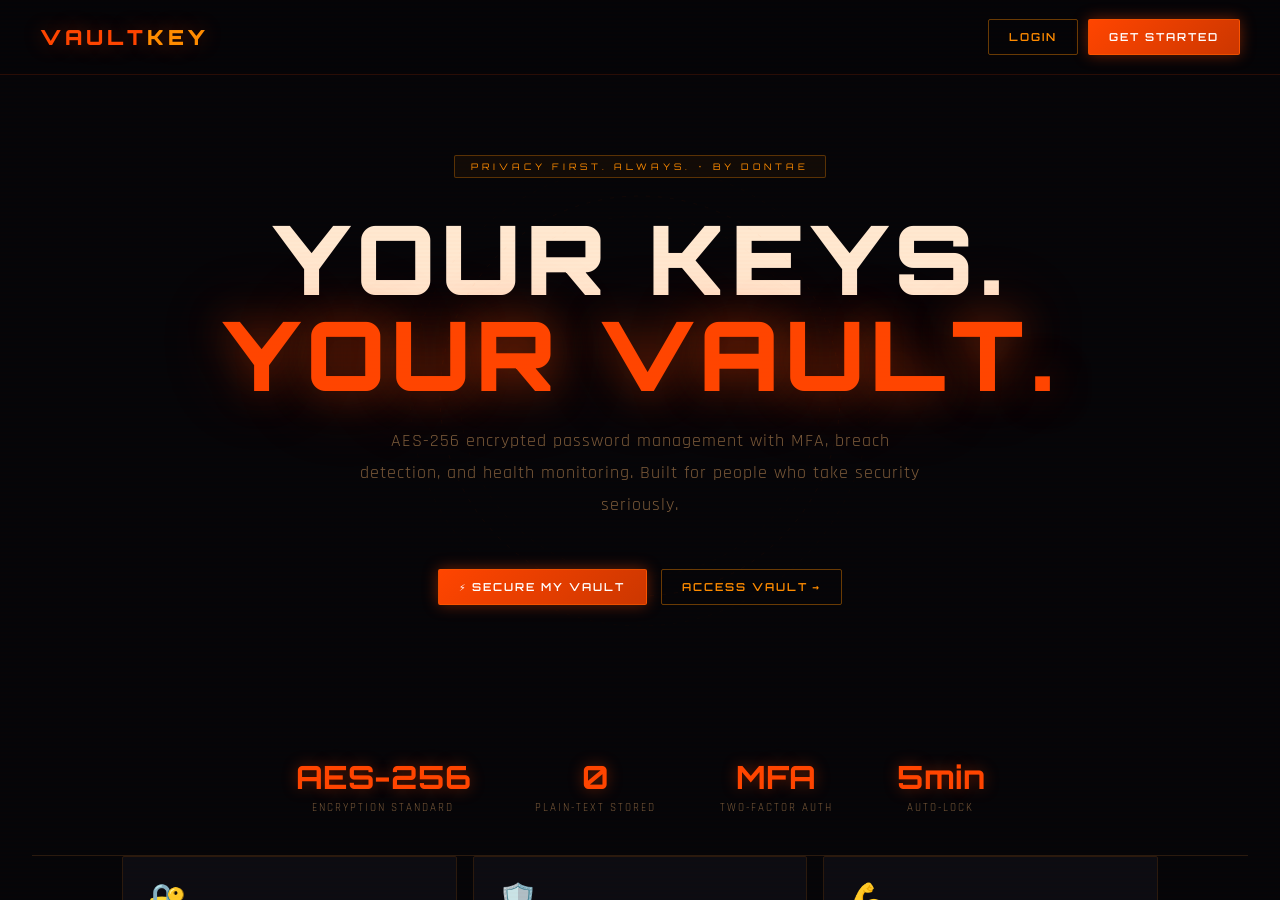
==== static/index.html @ c14b97fe "update tagline to Privacy First Always" ====
<!DOCTYPE html>
<html lang="en">
<head>
<meta charset="UTF-8">
<meta name="viewport" content="width=device-width, initial-scale=1.0">
<title>VaultKey — Password Manager</title>
<link href="https://fonts.googleapis.com/css2?family=Orbitron:wght@400;600;700;900&family=Rajdhani:wght@300;400;500;600&display=swap" rel="stylesheet">
<link rel="stylesheet" href="/static/style.css">
</head>
<body>
<div class="scanline"></div>

<!-- LANDING PAGE -->
<div id="landing-screen">
  <nav class="land-nav">
    <div class="land-logo">VAULT<span>KEY</span></div>
    <div class="land-nav-btns">
      <button class="btn btn-gen" onclick="showAuthFromLanding('login')">LOGIN</button>
      <button class="btn btn-primary" onclick="showAuthFromLanding('register')">GET STARTED</button>
    </div>
  </nav>
  <div class="land-hero">
    <div class="particles" id="particles"></div>
    <svg class="vault-ring" viewBox="0 0 500 500">
      <g class="ring1"><circle cx="250" cy="250" r="200" stroke-width="1"/><circle cx="250" cy="250" r="180" stroke-width="0.5" stroke-dasharray="2 12"/></g>
      <g class="ring2"><circle cx="250" cy="250" r="230" stroke-width="0.5" stroke-dasharray="6 4"/></g>
    </svg>
    <div class="land-badge">PRIVACY FIRST. ALWAYS. · BY DONTAE</div>
    <div class="land-title">
      <span class="t1">YOUR KEYS.</span>
      <span class="t2">YOUR VAULT.</span>
    </div>
    <p class="land-sub">AES-256 encrypted password management with MFA, breach detection, and health monitoring. Built for people who take security seriously.</p>
    <div class="land-cta">
      <button class="btn btn-primary" onclick="showAuthFromLanding('register')">⚡ SECURE MY VAULT</button>
      <button class="btn btn-gen" onclick="showAuthFromLanding('login')">ACCESS VAULT →</button>
    </div>
  </div>
  <div class="land-stats-bar">
    <div class="land-stat"><div class="land-stat-num">AES-256</div><div class="land-stat-label">Encryption Standard</div></div>
    <div class="land-stat"><div class="land-stat-num">0</div><div class="land-stat-label">Plain-text stored</div></div>
    <div class="land-stat"><div class="land-stat-num">MFA</div><div class="land-stat-label">Two-Factor Auth</div></div>
    <div class="land-stat"><div class="land-stat-num">5min</div><div class="land-stat-label">Auto-Lock</div></div>
  </div>
  <hr class="land-divider">
  <div class="land-features">
    <div class="feat-card"><div class="feat-icon">🔐</div><div class="feat-title">AES-256 Encryption</div><div class="feat-desc">Every password is encrypted with military-grade Fernet AES-256 before it ever touches the database.</div></div>
    <div class="feat-card"><div class="feat-icon">🛡️</div><div class="feat-title">Breach Detection</div><div class="feat-desc">Instantly check if your passwords appear in known data breaches via HaveIBeenPwned — over 10 billion compromised credentials scanned.</div></div>
    <div class="feat-card"><div class="feat-icon">💪</div><div class="feat-title">Password Health</div><div class="feat-desc">Full health report of your vault — weak passwords, reused credentials, and outdated accounts all in one dashboard.</div></div>
    <div class="feat-card"><div class="feat-icon">📱</div><div class="feat-title">Google Authenticator MFA</div><div class="feat-desc">TOTP-based multi-factor authentication. Even if your master password is stolen, your vault stays locked.</div></div>
    <div class="feat-card"><div class="feat-icon">⏱️</div><div class="feat-title">Auto-Lock</div><div class="feat-desc">Your vault automatically locks after 5 minutes of inactivity to protect against unauthorized access.</div></div>
    <div class="feat-card"><div class="feat-icon">⚡</div><div class="feat-title">Password Generator</div><div class="feat-desc">Generate cryptographically strong passwords up to 32 characters with custom rules. One click to fill.</div></div>
  </div>
  <div class="land-footer">VAULTKEY · DESIGNED &amp; BUILT BY <span>DONTAE</span> · YOUR KEYS. YOUR VAULT. YOUR RULES. · © 2026</div>
</div>

<!-- AUTH SCREEN -->
<div class="auth-screen" id="auth-screen" style="display:none;">
  <div class="auth-box">
    <div class="auth-corner-tr"></div><div class="auth-corner-bl"></div>
    <div class="auth-logo">VAULT<span>KEY</span></div>
    <div class="auth-sub">SECURE ACCESS SYSTEM v2.0</div>
    <div class="auth-tabs">
      <button class="auth-tab active" onclick="switchTab('login')">LOGIN</button>
      <button class="auth-tab" onclick="switchTab('register')">REGISTER</button>
      <button class="auth-tab" onclick="switchTab('forgot')">FORGOT</button>
    </div>
    <div class="auth-error" id="auth-error"></div>
    <div class="auth-success" id="auth-success"></div>
    <div id="login-fields">
      <div class="form-group"><label>Username</label><input type="text" id="auth-username" placeholder="Enter username" onkeydown="if(event.key==='Enter')submitAuth()" /></div>
      <div class="form-group"><label>Password</label><input type="password" id="auth-password" placeholder="Enter password" onkeydown="if(event.key==='Enter')submitAuth()" /></div>
    </div>
    <div id="register-fields" style="display:none">
      <div class="form-group"><label>Username</label><input type="text" id="reg-username" placeholder="Choose a username" /></div>
      <div class="form-group"><label>Password</label><input type="password" id="reg-password" placeholder="Choose a password (min 6 chars)" /></div>
      <div class="form-group">
        <label>Security Question</label>
        <select id="reg-question">
          <option value="What was the name of your first pet?">What was the name of your first pet?</option>
          <option value="What city were you born in?">What city were you born in?</option>
          <option value="What is your mother's maiden name?">What is your mother's maiden name?</option>
          <option value="What was the name of your first school?">What was the name of your first school?</option>
          <option value="What is your favorite sports team?">What is your favorite sports team?</option>
          <option value="What was your childhood nickname?">What was your childhood nickname?</option>
        </select>
      </div>
      <div class="form-group"><label>Security Answer</label><input type="text" id="reg-answer" placeholder="Your answer (remember this!)" /></div>
    </div>
    <div id="forgot-fields" style="display:none">
      <div class="form-group"><label>Username</label><input type="text" id="forgot-username" placeholder="Enter your username" /></div>
      <div id="forgot-question-wrap" style="display:none">
        <div class="form-group"><label id="forgot-question-label">Security Question</label><input type="text" id="forgot-answer" placeholder="Your answer" /></div>
        <div class="form-group"><label>New Password</label><input type="password" id="forgot-newpass" placeholder="Enter new password (min 6 chars)" /></div>
      </div>
      <button class="btn btn-gen" onclick="lookupQuestion()">FIND MY ACCOUNT →</button>
    </div>
    <button class="btn btn-primary" id="auth-btn" onclick="submitAuth()">ACCESS VAULT</button>
    <div class="back-to-landing"><a onclick="showLanding()">← BACK TO HOME</a></div>
  </div>
</div>

<!-- MAIN APP -->
<div class="app-screen" id="app-screen">
  <header>
    <div class="logo">VAULT<span>KEY</span><span class="logo-sub">BUILT BY DONTAE · YOUR KEYS. YOUR VAULT. YOUR RULES.</span></div>
    <div class="header-right">
      <div class="sys-status">● ONLINE</div>
      <div class="user-badge" id="user-badge">USER</div>
      <button class="btn btn-health" onclick="openHealthDashboard()">💪 HEALTH</button>
      <button class="btn btn-breach" onclick="openBreachChecker()">🔴 BREACH CHECK</button>
      <button class="btn btn-mfa" onclick="openMFASetup()">🔐 MFA</button>
      <button class="btn btn-mfa" onclick="document.getElementById('security-info-wrap').style.display='flex'">🛡️ SECURITY</button>
      <button class="btn btn-logout" onclick="logout()">LOGOUT</button>
      <button class="btn btn-gen" onclick="openGenerator()">⚡ GENERATE</button>
      <button class="btn btn-primary" onclick="openAdd()">+ NEW ENTRY</button>
    </div>
  </header>
  <div class="container">
    <div class="stats">
      <div class="stat"><div class="stat-num" id="total-count">0</div><div class="stat-label">Total Entries</div></div>
      <div class="stat"><div class="stat-num" id="site-count">0</div><div class="stat-label">Unique Sites</div></div>
      <div class="stat"><div class="stat-num" id="cat-count">0</div><div class="stat-label">Categories</div></div>
    </div>
    <div class="top-bar">
      <div class="search-wrap">
        <span class="search-icon">◈</span>
        <input type="text" id="search" placeholder="SEARCH ENCRYPTED VAULT..." oninput="filterEntries()" />
      </div>
      <span class="count-badge" id="result-count">0 RECORDS</span>
    </div>
    <div class="cat-bar">
      <span class="cat-label">FILTER:</span>
      <div id="cat-filters"></div>
    </div>
    <div class="grid" id="cards-grid"></div>
    <div class="empty" id="empty-state" style="display:none">
      <div class="empty-icon">🔐</div>
      <h3>VAULT IS EMPTY</h3>
      <p>Initialize your first encrypted entry to begin.</p>
    </div>
  </div>
</div>

<!-- ENTRY MODAL -->
<div class="modal-overlay" id="entry-modal">
  <div class="modal">
    <div class="modal-corner-tr"></div><div class="modal-corner-bl"></div>
    <h2 id="modal-title">// NEW ENTRY</h2>
    <input type="hidden" id="edit-id" />
    <div class="form-group"><label>Target System / Site</label><input type="text" id="f-site" placeholder="e.g. gmail.com" /></div>
    <div class="form-group"><label>Access ID / Username</label><input type="text" id="f-user" placeholder="you@example.com" /></div>
    <div class="form-group">
      <label>Authorization Key / Password</label>
      <div class="pass-input-wrap">
        <input type="password" id="f-pass" placeholder="Enter password" />
        <div class="pass-actions">
          <button class="eye-btn" onclick="toggleFieldPass('f-pass')">👁</button>
          <button class="copy-btn" onclick="quickFillGen()" title="Generate">⚡</button>
        </div>
      </div>
    </div>
    <div class="form-group">
      <label>Category</label>
      <select id="f-category">
        <option value="General">General</option><option value="Work">Work</option>
        <option value="Social">Social</option><option value="Banking">Banking</option>
        <option value="Email">Email</option><option value="Shopping">Shopping</option>
        <option value="Gaming">Gaming</option><option value="Other">Other</option>
      </select>
    </div>
    <div class="form-group"><label>Intel / Notes</label><textarea id="f-notes" placeholder="Additional information..."></textarea></div>
    <div class="modal-footer">
      <button class="btn btn-cancel" onclick="closeModal()">ABORT</button>
      <button class="btn btn-primary" onclick="saveEntry()">ENCRYPT &amp; SAVE</button>
    </div>
  </div>
</div>

<!-- GENERATOR MODAL -->
<div class="modal-overlay" id="gen-modal">
  <div class="modal">
    <div class="modal-corner-tr"></div><div class="modal-corner-bl"></div>
    <h2>// KEY GENERATOR</h2>
    <div class="gen-result" id="gen-output">AWAITING GENERATION...</div>
    <div class="gen-options">
      <label class="gen-opt"><input type="checkbox" id="g-upper" checked /> UPPERCASE</label>
      <label class="gen-opt"><input type="checkbox" id="g-lower" checked /> LOWERCASE</label>
      <label class="gen-opt"><input type="checkbox" id="g-nums" checked /> NUMERALS</label>
      <label class="gen-opt"><input type="checkbox" id="g-syms" checked /> SYMBOLS</label>
    </div>
    <div class="gen-opt">
      <span class="strength-label">LENGTH:</span>
      <input type="range" id="g-len" min="8" max="32" value="16" oninput="document.getElementById('g-len-val').textContent=this.value;generatePassword()" />
      <span id="g-len-val">16</span>
    </div>
    <div class="strength-wrap">
      <div class="strength-label">ENCRYPTION STRENGTH</div>
      <div class="strength-bar-bg"><div class="strength-bar" id="strength-bar"></div></div>
    </div>
    <div class="modal-footer">
      <button class="btn btn-cancel" onclick="document.getElementById('gen-modal').classList.remove('open')">CLOSE</button>
      <button class="btn btn-edit btn-sm" onclick="copyGenerated()">📋 COPY KEY</button>
      <button class="btn btn-primary" onclick="generatePassword()">GENERATE ↻</button>
    </div>
  </div>
</div>

<!-- BREACH CHECKER MODAL -->
<div class="modal-overlay" id="breach-modal">
  <div class="modal" style="max-width:560px;">
    <div class="modal-corner-tr"></div><div class="modal-corner-bl"></div>
    <h2>// BREACH DETECTOR</h2>
    <p>Check if a password has appeared in known data breaches. Uses k-anonymity — only the first 5 chars of the hash are sent.</p>
    <div class="breach-input-wrap">
      <input type="password" id="breach-input" placeholder="Enter password to check..." onkeydown="if(event.key==='Enter')checkBreach()" />
      <button class="btn btn-primary" onclick="checkBreach()">SCAN</button>
    </div>
    <div class="breach-loading" id="breach-loading">SCANNING BREACH DATABASE</div>
    <div class="breach-result" id="breach-result"></div>
    <div class="breach-vault-section">
      <div class="strength-label">SCAN ALL VAULT ENTRIES</div>
      <p>Check every saved password against the breach database at once.</p>
      <button class="btn btn-gen" id="scan-all-btn" onclick="checkAllBreaches()">⚡ SCAN ENTIRE VAULT</button>
      <div id="scan-all-progress" style="display:none;"></div>
    </div>
    <div class="modal-footer">
      <button class="btn btn-cancel" onclick="document.getElementById('breach-modal').classList.remove('open')">CLOSE</button>
    </div>
  </div>
</div>

<!-- HEALTH DASHBOARD MODAL -->
<div class="modal-overlay" id="health-modal">
  <div class="modal" style="max-width:680px;">
    <div class="modal-corner-tr"></div><div class="modal-corner-bl"></div>
    <h2>// PASSWORD HEALTH REPORT</h2>
    <div id="health-content"></div>
    <div class="modal-footer">
      <button class="btn btn-cancel" onclick="document.getElementById('health-modal').classList.remove('open')">CLOSE</button>
      <button class="btn btn-primary" onclick="runHealthCheck()">↻ REFRESH</button>
    </div>
  </div>
</div>

<!-- MFA SETUP MODAL -->
<div class="modal-overlay" id="mfa-modal">
  <div class="modal">
    <div class="modal-corner-tr"></div><div class="modal-corner-bl"></div>
    <h2>// ENABLE MFA</h2>
    <p>Scan this QR code with Google Authenticator or Authy to enable two-factor authentication.</p>
    <div class="mfa-qr-wrap"><img id="mfa-qr" src="" alt="MFA QR Code" /></div>
    <div class="mfa-secret-box">
      <div class="mfa-secret-label">MANUAL ENTRY KEY:</div>
      <div class="mfa-secret-val" id="mfa-secret-text"></div>
    </div>
    <div class="form-group">
      <label>Enter the 6 digit code to confirm</label>
      <input type="text" id="mfa-code" placeholder="000000" maxlength="6" class="mfa-code-input" />
    </div>
    <div class="modal-footer">
      <button class="btn btn-cancel" onclick="document.getElementById('mfa-modal').classList.remove('open')">CANCEL</button>
      <button class="btn btn-primary" onclick="confirmMFA()">ACTIVATE MFA</button>
    </div>
  </div>
</div>

<!-- MFA VERIFY MODAL -->
<div class="modal-overlay" id="mfa-verify-modal">
  <div class="modal" style="max-width:380px;">
    <div class="modal-corner-tr"></div><div class="modal-corner-bl"></div>
    <h2>// MFA VERIFICATION</h2>
    <p>Enter the 6 digit code from your authenticator app.</p>
    <div class="form-group">
      <label>Authentication Code</label>
      <input type="text" id="mfa-verify-code" placeholder="000000" maxlength="6" class="mfa-verify-input" onkeydown="if(event.key==='Enter')verifyMFA()" />
    </div>
    <div class="modal-footer">
      <button class="btn btn-primary" onclick="verifyMFA()">VERIFY &amp; ACCESS VAULT</button>
    </div>
  </div>
</div>

<!-- SECURITY INFO -->
<div class="sec-info-overlay" id="security-info-wrap">
  <div class="sec-info-box">
    <div class="sec-info-bar"></div>
    <h2 class="sec-info-title">// HOW YOUR DATA IS PROTECTED</h2>
    <div class="sec-info-items">
      <div class="sec-info-item"><div class="sec-info-item-title">🔐 PASSWORD ENCRYPTION</div><div class="sec-info-item-text">All passwords are encrypted using AES-256 Fernet encryption before being stored. Even direct database access would only reveal encrypted data.</div></div>
      <div class="sec-info-item"><div class="sec-info-item-title">🛡️ ACCOUNT SECURITY</div><div class="sec-info-item-text">Your master password is hashed with SHA-256 and a unique salt — never stored in plain text. After 5 failed attempts your account locks for 15 minutes.</div></div>
      <div class="sec-info-item"><div class="sec-info-item-title">📱 TWO FACTOR AUTHENTICATION</div><div class="sec-info-item-text">Optional MFA using Google Authenticator or Authy. Even with your password, attackers cannot access your vault without your phone.</div></div>
      <div class="sec-info-item"><div class="sec-info-item-title">⏱️ AUTO LOCK</div><div class="sec-info-item-text">Your vault automatically locks after 5 minutes of inactivity.</div></div>
      <div class="sec-info-item"><div class="sec-info-item-title">🔒 SECURE CONNECTION</div><div class="sec-info-item-text">All data transmitted over HTTPS. Stored in a secure PostgreSQL database with isolated user accounts.</div></div>
      <div class="sec-info-item"><div class="sec-info-item-title">🔴 BREACH DETECTION</div><div class="sec-info-item-text">Passwords checked against HaveIBeenPwned using k-anonymity. Only 5 chars of the SHA-1 hash are sent — your password never leaves your device.</div></div>
    </div>
    <button class="btn btn-primary" onclick="document.getElementById('security-info-wrap').style.display='none'">CLOSE</button>
  </div>
</div>

<div class="site-footer">VAULTKEY · DESIGNED &amp; BUILT BY <span>DONTAE</span> · YOUR KEYS. YOUR VAULT. YOUR RULES. · © 2026</div>
<div class="toast" id="toast"></div>

<script src="/static/app.js"></script>
</body>
</html>
---- static/style.css ----
:root{--bg:#050508;--surface:#0c0c12;--surface2:#12121c;--border:#2a1a0e;--accent:#ff4500;--accent2:#ff8c00;--text:#ffe8d0;--muted:#7a5a3a;--danger:#ff2020;--glow:rgba(255,69,0,0.4);--green:#00ff88;--yellow:#ffcc00;}
*{margin:0;padding:0;box-sizing:border-box;}
body{background:var(--bg);color:var(--text);font-family:'Rajdhani',sans-serif;min-height:100vh;overflow-x:hidden;}
body::before{content:'';position:fixed;inset:0;background-image:linear-gradient(rgba(255,69,0,0.03) 1px,transparent 1px),linear-gradient(90deg,rgba(255,69,0,0.03) 1px,transparent 1px);background-size:40px 40px;pointer-events:none;z-index:0;}
body::after{content:'';position:fixed;top:-50%;left:-50%;width:200%;height:200%;background:radial-gradient(ellipse at 60% 20%,rgba(255,69,0,0.06) 0%,transparent 50%);pointer-events:none;z-index:0;animation:pulse 8s ease-in-out infinite alternate;}
@keyframes pulse{from{opacity:0.5}to{opacity:1}}

/* LANDING */
#landing-screen{position:fixed;inset:0;z-index:200;background:var(--bg);overflow-y:auto;display:flex;flex-direction:column;}
.land-nav{display:flex;align-items:center;justify-content:space-between;padding:1.2rem 2.5rem;border-bottom:1px solid rgba(255,69,0,0.15);position:sticky;top:0;background:rgba(5,5,8,0.95);backdrop-filter:blur(10px);z-index:10;}
.land-logo{font-family:'Orbitron',monospace;font-size:1.3rem;font-weight:900;letter-spacing:4px;color:var(--accent);text-shadow:0 0 20px var(--glow);}
.land-logo span{color:var(--accent2);}
.land-nav-btns{display:flex;gap:10px;}
.land-hero{flex:1;display:flex;flex-direction:column;align-items:center;justify-content:center;text-align:center;padding:5rem 2rem 3rem;position:relative;z-index:1;}
.land-badge{display:inline-block;font-family:'Orbitron',monospace;font-size:9px;letter-spacing:4px;color:var(--accent2);border:1px solid rgba(255,140,0,0.3);padding:5px 16px;border-radius:2px;margin-bottom:2rem;background:rgba(255,140,0,0.05);}
.land-title{font-family:'Orbitron',monospace;font-size:clamp(2.5rem,8vw,6rem);font-weight:900;letter-spacing:6px;line-height:1;margin-bottom:1.5rem;}
.land-title .t1{color:var(--text);display:block;}
.land-title .t2{color:var(--accent);text-shadow:0 0 40px var(--glow),0 0 80px rgba(255,69,0,0.3);display:block;}
.land-sub{font-size:1.1rem;color:var(--muted);max-width:560px;line-height:1.8;margin-bottom:3rem;letter-spacing:1px;}
.land-cta{display:flex;gap:14px;flex-wrap:wrap;justify-content:center;margin-bottom:4rem;}
.land-features{display:grid;grid-template-columns:repeat(auto-fit,minmax(260px,1fr));gap:16px;max-width:1100px;width:100%;margin:0 auto;padding:0 2rem 2rem;}
.feat-card{background:var(--surface);border:1px solid var(--border);border-radius:2px;padding:1.5rem;position:relative;overflow:hidden;transition:all 0.3s;}
.feat-card::before{content:'';position:absolute;top:0;left:0;right:0;height:2px;background:linear-gradient(90deg,var(--accent),var(--accent2),transparent);opacity:0;transition:opacity 0.3s;}
.feat-card:hover{border-color:rgba(255,69,0,0.4);transform:translateY(-4px);box-shadow:0 8px 30px rgba(255,69,0,0.1);}
.feat-card:hover::before{opacity:1;}
.feat-icon{font-size:2rem;margin-bottom:1rem;}
.feat-title{font-family:'Orbitron',monospace;font-size:11px;letter-spacing:3px;color:var(--accent2);margin-bottom:8px;text-transform:uppercase;}
.feat-desc{font-size:13px;color:var(--muted);line-height:1.7;letter-spacing:0.5px;}
.land-divider{border:none;border-top:1px solid var(--border);margin:0 2rem;}
.land-stats-bar{display:flex;justify-content:center;gap:4rem;padding:2.5rem 2rem;flex-wrap:wrap;}
.land-stat{text-align:center;}
.land-stat-num{font-family:'Orbitron',monospace;font-size:2rem;font-weight:700;color:var(--accent);text-shadow:0 0 15px var(--glow);}
.land-stat-label{font-size:11px;color:var(--muted);letter-spacing:2px;text-transform:uppercase;margin-top:4px;}
.land-footer{text-align:center;padding:1.5rem;font-family:'Orbitron',monospace;font-size:9px;letter-spacing:3px;color:var(--muted);border-top:1px solid var(--border);}
.land-footer span{color:var(--accent);}
.vault-ring{position:absolute;top:50%;left:50%;transform:translate(-50%,-50%);width:500px;height:500px;pointer-events:none;opacity:0.04;z-index:0;}
.vault-ring circle{stroke:var(--accent);fill:none;stroke-dasharray:4 8;}
@keyframes spin-slow{from{transform:rotate(0deg)}to{transform:rotate(360deg)}}
@keyframes spin-rev{from{transform:rotate(0deg)}to{transform:rotate(-360deg)}}
.ring1{animation:spin-slow 20s linear infinite;transform-origin:center;}
.ring2{animation:spin-rev 14s linear infinite;transform-origin:center;}
.particles{position:absolute;inset:0;overflow:hidden;pointer-events:none;z-index:0;}
.particle{position:absolute;width:2px;height:2px;background:var(--accent);border-radius:50%;opacity:0;animation:floatUp 8s infinite;}
@keyframes floatUp{0%{opacity:0;transform:translateY(100px)}20%{opacity:0.6}80%{opacity:0.2}100%{opacity:0;transform:translateY(-200px)}}

/* AUTH */
.auth-screen{position:fixed;inset:0;display:flex;align-items:center;justify-content:center;z-index:50;background:var(--bg);}
.auth-box{background:var(--surface);border:1px solid rgba(255,69,0,0.3);border-radius:4px;padding:2.5rem;width:100%;max-width:420px;position:relative;box-shadow:0 0 60px rgba(255,69,0,0.1);}
.auth-box::before{content:'';position:absolute;top:0;left:0;right:0;height:2px;background:linear-gradient(90deg,var(--accent),var(--accent2),transparent);}
.auth-corner-tr{position:absolute;top:8px;right:8px;width:16px;height:16px;border-top:1px solid var(--accent);border-right:1px solid var(--accent);opacity:0.6;}
.auth-corner-bl{position:absolute;bottom:8px;left:8px;width:16px;height:16px;border-bottom:1px solid var(--accent2);border-left:1px solid var(--accent2);opacity:0.4;}
.auth-logo{font-family:'Orbitron',monospace;font-size:1.8rem;font-weight:900;letter-spacing:4px;color:var(--accent);text-shadow:0 0 20px var(--glow);text-align:center;margin-bottom:4px;}
.auth-logo span{color:var(--accent2);}
.auth-sub{font-family:'Orbitron',monospace;font-size:9px;letter-spacing:6px;color:var(--muted);text-align:center;margin-bottom:2rem;}
.auth-tabs{display:flex;gap:0;margin-bottom:1.5rem;border:1px solid var(--border);border-radius:2px;overflow:hidden;}
.auth-tab{flex:1;padding:10px;text-align:center;font-family:'Orbitron',monospace;font-size:11px;letter-spacing:2px;cursor:pointer;background:transparent;border:none;color:var(--muted);transition:all 0.2s;}
.auth-tab.active{background:rgba(255,69,0,0.15);color:var(--accent);border-bottom:2px solid var(--accent);}
.auth-error{background:rgba(255,32,32,0.1);border:1px solid rgba(255,32,32,0.3);border-radius:2px;padding:8px 12px;font-size:13px;color:var(--danger);margin-bottom:1rem;display:none;}
.auth-success{background:rgba(255,140,0,0.1);border:1px solid rgba(255,140,0,0.3);border-radius:2px;padding:8px 12px;font-size:13px;color:var(--accent2);margin-bottom:1rem;display:none;}
.back-to-landing{text-align:center;margin-top:1rem;}
.back-to-landing a{font-family:'Orbitron',monospace;font-size:9px;letter-spacing:2px;color:var(--muted);text-decoration:none;cursor:pointer;}
.back-to-landing a:hover{color:var(--accent2);}

/* HEADER */
header{position:relative;z-index:10;display:flex;align-items:center;justify-content:space-between;padding:1rem 2rem;background:rgba(12,12,18,0.9);border-bottom:1px solid var(--border);backdrop-filter:blur(10px);flex-wrap:wrap;gap:8px;}
header::after{content:'';position:absolute;bottom:0;left:0;right:0;height:1px;background:linear-gradient(90deg,transparent,var(--accent),var(--accent2),transparent);}
.logo{font-family:'Orbitron',monospace;font-size:1.4rem;font-weight:900;letter-spacing:4px;color:var(--accent);text-shadow:0 0 20px var(--glow);}
.logo span{color:var(--accent2);}
.logo-sub{font-size:9px;letter-spacing:6px;color:var(--muted);display:block;margin-top:-2px;font-family:'Orbitron',monospace;}
.header-right{display:flex;gap:8px;align-items:center;flex-wrap:wrap;}
.user-badge{font-size:11px;font-family:'Orbitron',monospace;color:var(--accent2);letter-spacing:1px;border:1px solid rgba(255,140,0,0.3);padding:4px 10px;border-radius:2px;}
.sys-status{font-size:11px;font-family:'Orbitron',monospace;color:var(--accent2);letter-spacing:1px;border:1px solid rgba(255,140,0,0.3);padding:4px 10px;border-radius:2px;animation:blink 2s infinite;}
@keyframes blink{0%,100%{opacity:1}50%{opacity:0.5}}

/* BUTTONS */
.btn{padding:10px 20px;border-radius:2px;border:none;cursor:pointer;font-family:'Orbitron',monospace;font-size:11px;font-weight:600;letter-spacing:2px;transition:all 0.2s;position:relative;overflow:hidden;text-transform:uppercase;}
.btn-primary{background:linear-gradient(135deg,var(--accent),#cc3700);color:#fff;box-shadow:0 0 15px var(--glow);border:1px solid rgba(255,100,0,0.5);}
.btn-primary:hover{box-shadow:0 0 25px var(--glow);transform:translateY(-1px);}
.btn-primary:disabled{opacity:0.5;cursor:not-allowed;transform:none;}
.btn-gen{background:transparent;color:var(--accent2);border:1px solid rgba(255,140,0,0.4);}
.btn-gen:hover{background:rgba(255,140,0,0.1);border-color:var(--accent2);}
.btn-sm{padding:5px 12px;font-size:10px;letter-spacing:1px;}
.btn-danger{background:transparent;border:1px solid rgba(255,32,32,0.4);color:var(--danger);}
.btn-danger:hover{background:rgba(255,32,32,0.15);}
.btn-edit{background:transparent;border:1px solid var(--border);color:var(--muted);}
.btn-edit:hover{border-color:var(--accent);color:var(--accent);}
.btn-cancel{background:transparent;border:1px solid var(--border);color:var(--muted);}
.btn-cancel:hover{border-color:var(--muted);color:var(--text);}
.btn-logout{background:transparent;border:1px solid rgba(255,32,32,0.3);color:var(--danger);font-size:10px;padding:6px 12px;}
.btn-logout:hover{background:rgba(255,32,32,0.1);}
.btn-health{background:transparent;border:1px solid rgba(0,255,136,0.3);color:var(--green);font-size:10px;padding:6px 12px;}
.btn-health:hover{background:rgba(0,255,136,0.08);}
.btn-breach{background:transparent;border:1px solid rgba(255,32,32,0.3);color:var(--danger);font-size:10px;padding:6px 12px;}
.btn-breach:hover{background:rgba(255,32,32,0.1);}
.btn-mfa{background:transparent;border:1px solid rgba(255,140,0,0.3);color:var(--accent2);font-size:10px;padding:6px 12px;}
.btn-mfa:hover{background:rgba(255,140,0,0.1);}

/* MAIN APP */
.app-screen{display:none;}
.container{max-width:1200px;margin:0 auto;padding:2rem;position:relative;z-index:1;}
.stats{display:flex;gap:16px;margin-bottom:2rem;flex-wrap:wrap;}
.stat{background:var(--surface);border:1px solid var(--border);border-radius:2px;padding:16px 24px;flex:1;min-width:140px;position:relative;overflow:hidden;}
.stat::before{content:'';position:absolute;top:0;left:0;width:3px;height:100%;background:linear-gradient(180deg,var(--accent),var(--accent2));}
.stat::after{content:'';position:absolute;top:0;left:0;right:0;height:1px;background:linear-gradient(90deg,var(--accent),transparent);}
.stat-num{font-family:'Orbitron',monospace;font-size:28px;font-weight:700;color:var(--accent);text-shadow:0 0 15px var(--glow);}
.stat-label{font-size:12px;color:var(--muted);letter-spacing:2px;text-transform:uppercase;margin-top:2px;}
.top-bar{display:flex;gap:12px;margin-bottom:1rem;flex-wrap:wrap;align-items:center;}
.search-wrap{flex:1;min-width:200px;position:relative;}
.search-wrap input{width:100%;background:var(--surface);border:1px solid var(--border);border-radius:2px;padding:10px 16px 10px 44px;color:var(--text);font-size:14px;font-family:'Rajdhani',sans-serif;font-weight:500;outline:none;transition:all 0.2s;letter-spacing:1px;}
.search-wrap input:focus{border-color:var(--accent);box-shadow:0 0 15px rgba(255,69,0,0.2);background:var(--surface2);}
.search-wrap input::placeholder{color:var(--muted);}
.search-icon{position:absolute;left:14px;top:50%;transform:translateY(-50%);color:var(--accent);font-size:16px;}
.count-badge{background:var(--surface);border:1px solid var(--border);border-radius:2px;padding:4px 14px;font-size:11px;color:var(--accent2);font-family:'Orbitron',monospace;letter-spacing:1px;}
.cat-bar{display:flex;gap:8px;margin-bottom:2rem;flex-wrap:wrap;align-items:center;}
.cat-label{font-size:10px;font-family:'Orbitron',monospace;color:var(--muted);letter-spacing:2px;margin-right:4px;}
.cat-filter{background:var(--surface);border:1px solid var(--border);border-radius:2px;padding:6px 14px;font-size:11px;font-family:'Orbitron',monospace;color:var(--muted);cursor:pointer;letter-spacing:1px;transition:all 0.2s;text-transform:uppercase;}
.cat-filter:hover{border-color:var(--accent2);color:var(--accent2);}
.cat-filter.active{background:rgba(255,69,0,0.15);border-color:var(--accent);color:var(--accent);}
.grid{display:grid;grid-template-columns:repeat(auto-fill,minmax(320px,1fr));gap:16px;}
.card{background:var(--surface);border:1px solid var(--border);border-radius:2px;padding:1.4rem;position:relative;overflow:hidden;transition:all 0.25s;}
.card::before{content:'';position:absolute;top:0;left:0;width:100%;height:2px;background:linear-gradient(90deg,var(--accent),var(--accent2),transparent);opacity:0;transition:opacity 0.3s;}
.card::after{content:'';position:absolute;top:0;left:0;width:2px;height:100%;background:linear-gradient(180deg,var(--accent),transparent);opacity:0;transition:opacity 0.3s;}
.card:hover{border-color:rgba(255,69,0,0.4);box-shadow:0 0 20px rgba(255,69,0,0.1);transform:translateY(-3px);}
.card:hover::before,.card:hover::after{opacity:1;}
.card-corner{position:absolute;top:8px;right:8px;width:12px;height:12px;border-top:1px solid var(--accent);border-right:1px solid var(--accent);opacity:0.5;}
.card-corner-bl{position:absolute;bottom:8px;left:8px;width:12px;height:12px;border-bottom:1px solid var(--accent2);border-left:1px solid var(--accent2);opacity:0.3;}
.card-header{display:flex;align-items:flex-start;justify-content:space-between;margin-bottom:4px;}
.card-site{font-family:'Orbitron',monospace;font-size:11px;color:var(--accent2);letter-spacing:3px;text-transform:uppercase;}
.cat-tag{font-size:10px;font-family:'Orbitron',monospace;padding:2px 8px;border-radius:2px;letter-spacing:1px;text-transform:uppercase;border:1px solid;}
.cat-tag.Social{color:#ff8c00;border-color:rgba(255,140,0,0.4);background:rgba(255,140,0,0.1);}
.cat-tag.Work{color:#ff4500;border-color:rgba(255,69,0,0.4);background:rgba(255,69,0,0.1);}
.cat-tag.Banking{color:#ffb347;border-color:rgba(255,179,71,0.4);background:rgba(255,179,71,0.1);}
.cat-tag.Shopping{color:#ff6b35;border-color:rgba(255,107,53,0.4);background:rgba(255,107,53,0.1);}
.cat-tag.Gaming{color:#ff3d00;border-color:rgba(255,61,0,0.4);background:rgba(255,61,0,0.1);}
.cat-tag.General{color:#7a5a3a;border-color:rgba(122,90,58,0.4);background:rgba(122,90,58,0.1);}
.cat-tag.Email{color:#ffa500;border-color:rgba(255,165,0,0.4);background:rgba(255,165,0,0.1);}
.cat-tag.Other{color:#7a5a3a;border-color:rgba(122,90,58,0.4);background:rgba(122,90,58,0.1);}
.card-user{font-size:16px;font-weight:600;color:var(--text);margin-bottom:14px;letter-spacing:1px;}
.card-pass{display:flex;align-items:center;gap:8px;background:var(--surface2);border:1px solid var(--border);border-radius:2px;padding:8px 12px;margin-bottom:12px;}
.card-pass-text{font-family:'Orbitron',monospace;font-size:12px;color:var(--muted);flex:1;word-break:break-all;letter-spacing:2px;}
.card-pass-text.revealed{color:var(--accent2);text-shadow:0 0 8px rgba(255,140,0,0.4);}
.eye-btn{background:none;border:none;cursor:pointer;color:var(--muted);font-size:15px;transition:all 0.15s;padding:0 2px;}
.eye-btn:hover{color:var(--accent);}
.copy-btn{background:none;border:none;cursor:pointer;color:var(--muted);font-size:12px;padding:2px 6px;border-radius:2px;transition:all 0.15s;}
.copy-btn:hover{color:var(--accent2);background:rgba(255,140,0,0.1);}
.card-notes{font-size:12px;color:var(--muted);margin-bottom:12px;font-style:italic;}
.card-actions{display:flex;gap:8px;}
.card-date{font-size:10px;color:var(--muted);margin-top:10px;font-family:'Orbitron',monospace;letter-spacing:1px;opacity:0.6;}
.breach-badge{display:inline-flex;align-items:center;gap:4px;font-family:'Orbitron',monospace;font-size:9px;letter-spacing:1px;padding:2px 8px;border-radius:2px;margin-top:6px;border:1px solid;}
.breach-badge.compromised{color:var(--danger);border-color:rgba(255,32,32,0.4);background:rgba(255,32,32,0.08);}
.breach-badge.safe{color:var(--green);border-color:rgba(0,255,136,0.3);background:rgba(0,255,136,0.05);}
.empty{text-align:center;padding:5rem 2rem;color:var(--muted);}
.empty-icon{font-size:56px;margin-bottom:1rem;filter:drop-shadow(0 0 20px var(--glow));}
.empty h3{font-family:'Orbitron',monospace;font-size:16px;margin-bottom:8px;color:var(--accent);letter-spacing:3px;}
.empty p{font-size:14px;letter-spacing:1px;}

/* MODALS */
.modal-overlay{display:none;position:fixed;inset:0;background:rgba(0,0,0,0.85);z-index:100;align-items:center;justify-content:center;backdrop-filter:blur(6px);}
.modal-overlay.open{display:flex;}
.modal{background:var(--surface);border:1px solid rgba(255,69,0,0.3);border-radius:2px;padding:2rem;width:100%;max-width:500px;max-height:90vh;overflow-y:auto;position:relative;animation:slideUp 0.25s ease;box-shadow:0 0 40px rgba(255,69,0,0.15);}
.modal::before{content:'';position:absolute;top:0;left:0;right:0;height:2px;background:linear-gradient(90deg,var(--accent),var(--accent2),transparent);}
.modal-corner-tr{position:absolute;top:8px;right:8px;width:16px;height:16px;border-top:1px solid var(--accent);border-right:1px solid var(--accent);opacity:0.6;}
.modal-corner-bl{position:absolute;bottom:8px;left:8px;width:16px;height:16px;border-bottom:1px solid var(--accent2);border-left:1px solid var(--accent2);opacity:0.4;}
@keyframes slideUp{from{opacity:0;transform:translateY(30px)}to{opacity:1;transform:translateY(0)}}
.modal h2{font-family:'Orbitron',monospace;font-size:14px;font-weight:700;color:var(--accent);margin-bottom:1.5rem;letter-spacing:3px;text-shadow:0 0 15px var(--glow);}
.form-group{margin-bottom:1.1rem;}
label{display:block;font-size:10px;color:var(--accent2);margin-bottom:6px;text-transform:uppercase;letter-spacing:3px;font-family:'Orbitron',monospace;}
input[type=text],input[type=password],textarea,select{width:100%;background:var(--surface2);border:1px solid var(--border);border-radius:2px;padding:10px 14px;color:var(--text);font-size:14px;font-family:'Rajdhani',sans-serif;font-weight:500;outline:none;transition:all 0.2s;letter-spacing:1px;}
input:focus,textarea:focus,select:focus{border-color:var(--accent);box-shadow:0 0 12px rgba(255,69,0,0.2);background:#0f0f18;}
select option{background:var(--surface2);color:var(--text);}
textarea{resize:vertical;min-height:70px;}
.pass-input-wrap{position:relative;}
.pass-input-wrap input{padding-right:80px;}
.pass-actions{position:absolute;right:8px;top:50%;transform:translateY(-50%);display:flex;gap:4px;}
.modal-footer{display:flex;justify-content:flex-end;gap:10px;margin-top:1.5rem;}
.gen-result{background:var(--surface2);border:1px solid rgba(255,140,0,0.3);border-radius:2px;padding:14px 16px;font-family:'Orbitron',monospace;font-size:13px;color:var(--accent2);margin:1rem 0;word-break:break-all;min-height:48px;text-shadow:0 0 10px rgba(255,140,0,0.4);letter-spacing:2px;}
.gen-options{display:flex;flex-wrap:wrap;gap:16px;margin:1rem 0;}
.gen-opt{display:flex;align-items:center;gap:8px;font-size:13px;color:var(--muted);cursor:pointer;letter-spacing:1px;}
.gen-opt input[type=checkbox]{accent-color:var(--accent);width:14px;height:14px;}
.gen-opt input[type=range]{accent-color:var(--accent);width:120px;}
.strength-wrap{margin-top:8px;}
.strength-label{font-size:10px;font-family:'Orbitron',monospace;color:var(--muted);letter-spacing:2px;margin-bottom:4px;}
.strength-bar-bg{background:var(--surface2);height:4px;border-radius:99px;overflow:hidden;}
.strength-bar{height:4px;border-radius:99px;width:0%;transition:all 0.4s;}
.toast{position:fixed;bottom:2rem;right:2rem;background:var(--surface2);border:1px solid var(--accent);border-radius:2px;padding:12px 20px;color:var(--accent2);font-size:13px;font-family:'Orbitron',monospace;letter-spacing:1px;z-index:999;transform:translateY(20px);opacity:0;transition:all 0.3s;pointer-events:none;box-shadow:0 0 20px var(--glow);}
.toast.show{transform:translateY(0);opacity:1;}
.scanline{position:fixed;inset:0;background:repeating-linear-gradient(0deg,transparent,transparent 2px,rgba(255,69,0,0.01) 2px,rgba(255,69,0,0.01) 4px);pointer-events:none;z-index:999;}
.site-footer{position:fixed;bottom:0;left:0;right:0;z-index:10;text-align:center;padding:8px;font-family:'Orbitron',monospace;font-size:9px;letter-spacing:3px;color:var(--muted);border-top:1px solid var(--border);background:rgba(5,5,8,0.9);}
.site-footer span{color:var(--accent);}

/* HEALTH DASHBOARD */
.health-summary{display:grid;grid-template-columns:repeat(3,1fr);gap:12px;margin-bottom:1.5rem;}
.health-stat{background:var(--surface2);border:1px solid var(--border);border-radius:2px;padding:14px;text-align:center;position:relative;overflow:hidden;}
.health-stat.danger::before{content:'';position:absolute;top:0;left:0;right:0;height:2px;background:var(--danger);}
.health-stat.warn::before{content:'';position:absolute;top:0;left:0;right:0;height:2px;background:var(--yellow);}
.health-stat.good::before{content:'';position:absolute;top:0;left:0;right:0;height:2px;background:var(--green);}
.health-stat-num{font-family:'Orbitron',monospace;font-size:2rem;font-weight:700;}
.health-stat.danger .health-stat-num{color:var(--danger);}
.health-stat.warn .health-stat-num{color:var(--yellow);}
.health-stat.good .health-stat-num{color:var(--green);}
.health-stat-label{font-size:10px;color:var(--muted);letter-spacing:2px;text-transform:uppercase;margin-top:4px;font-family:'Orbitron',monospace;}
.health-section{margin-bottom:1.2rem;}
.health-section-title{font-family:'Orbitron',monospace;font-size:10px;letter-spacing:3px;margin-bottom:8px;padding-bottom:6px;border-bottom:1px solid var(--border);display:flex;align-items:center;gap:8px;}
.health-section-title.red{color:var(--danger);}
.health-section-title.yellow{color:var(--yellow);}
.health-section-title.green{color:var(--green);}
.health-item{display:flex;align-items:center;justify-content:space-between;padding:8px 12px;background:var(--surface2);border-radius:2px;margin-bottom:6px;font-size:13px;}
.health-item-site{font-family:'Orbitron',monospace;font-size:10px;color:var(--accent2);letter-spacing:2px;}
.health-item-detail{font-size:11px;color:var(--muted);letter-spacing:1px;}
.health-item-badge{font-family:'Orbitron',monospace;font-size:9px;padding:2px 8px;border-radius:2px;border:1px solid;}
.health-item-badge.red{color:var(--danger);border-color:rgba(255,32,32,0.4);background:rgba(255,32,32,0.08);}
.health-item-badge.yellow{color:var(--yellow);border-color:rgba(255,204,0,0.3);background:rgba(255,204,0,0.06);}
.health-score-bar{height:6px;border-radius:3px;background:var(--surface2);margin-top:8px;overflow:hidden;}
.health-score-fill{height:100%;border-radius:3px;transition:width 1s ease;}
.overall-score-wrap{display:flex;align-items:center;gap:16px;background:var(--surface2);border:1px solid var(--border);border-radius:2px;padding:16px;margin-bottom:1.5rem;}
.overall-score-num{font-family:'Orbitron',monospace;font-size:3rem;font-weight:700;min-width:80px;text-align:center;}
.overall-score-details{flex:1;}
.overall-score-title{font-family:'Orbitron',monospace;font-size:11px;letter-spacing:3px;margin-bottom:6px;}

/* BREACH MODAL */
.breach-input-wrap{display:flex;gap:8px;margin-bottom:1rem;}
.breach-input-wrap input{flex:1;}
.breach-result{padding:16px;border-radius:2px;border:1px solid;margin-bottom:10px;display:none;}
.breach-result.compromised{border-color:rgba(255,32,32,0.4);background:rgba(255,32,32,0.06);}
.breach-result.safe{border-color:rgba(0,255,136,0.3);background:rgba(0,255,136,0.04);}
.breach-result-title{font-family:'Orbitron',monospace;font-size:12px;letter-spacing:2px;margin-bottom:6px;}
.breach-result.compromised .breach-result-title{color:var(--danger);}
.breach-result.safe .breach-result-title{color:var(--green);}
.breach-result-detail{font-size:13px;color:var(--muted);line-height:1.6;letter-spacing:0.5px;}
.breach-loading{text-align:center;padding:1.5rem;font-family:'Orbitron',monospace;font-size:11px;letter-spacing:3px;color:var(--muted);display:none;}
.breach-loading::after{content:'';animation:dots 1.2s infinite;}
@keyframes dots{0%{content:''}33%{content:'.'}66%{content:'..'}100%{content:'...'}}

/* MFA */
.mfa-qr-wrap{text-align:center;margin:1rem 0;background:#fff;padding:12px;border-radius:4px;display:inline-block;width:100%;}
.mfa-secret-box{background:var(--surface2);border:1px solid var(--border);border-radius:4px;padding:10px;margin-bottom:1rem;}
.mfa-secret-label{font-size:10px;color:var(--muted);font-family:'Orbitron',monospace;letter-spacing:2px;margin-bottom:4px;}
.mfa-secret-val{font-family:'Orbitron',monospace;font-size:12px;color:var(--accent2);word-break:break-all;}
.mfa-code-input{letter-spacing:8px;text-align:center;font-size:20px;}
.mfa-verify-input{letter-spacing:8px;text-align:center;font-size:24px;}

/* SECURITY INFO */
.sec-info-overlay{display:none;position:fixed;inset:0;background:rgba(0,0,0,0.85);z-index:100;align-items:center;justify-content:center;backdrop-filter:blur(6px);}
.sec-info-box{background:var(--surface);border:1px solid rgba(255,69,0,0.3);border-radius:4px;padding:2rem;width:100%;max-width:560px;max-height:90vh;overflow-y:auto;position:relative;}
.sec-info-bar{position:absolute;top:0;left:0;right:0;height:2px;background:linear-gradient(90deg,var(--accent),var(--accent2),transparent);}
.sec-info-title{font-family:'Orbitron',monospace;font-size:14px;color:var(--accent);margin-bottom:1.5rem;letter-spacing:3px;}
.sec-info-items{display:flex;flex-direction:column;gap:14px;}
.sec-info-item{background:var(--surface2);border:1px solid var(--border);border-radius:4px;padding:14px;}
.sec-info-item-title{font-family:'Orbitron',monospace;font-size:11px;color:var(--accent2);letter-spacing:2px;margin-bottom:6px;}
.sec-info-item-text{font-size:13px;color:var(--muted);line-height:1.6;}
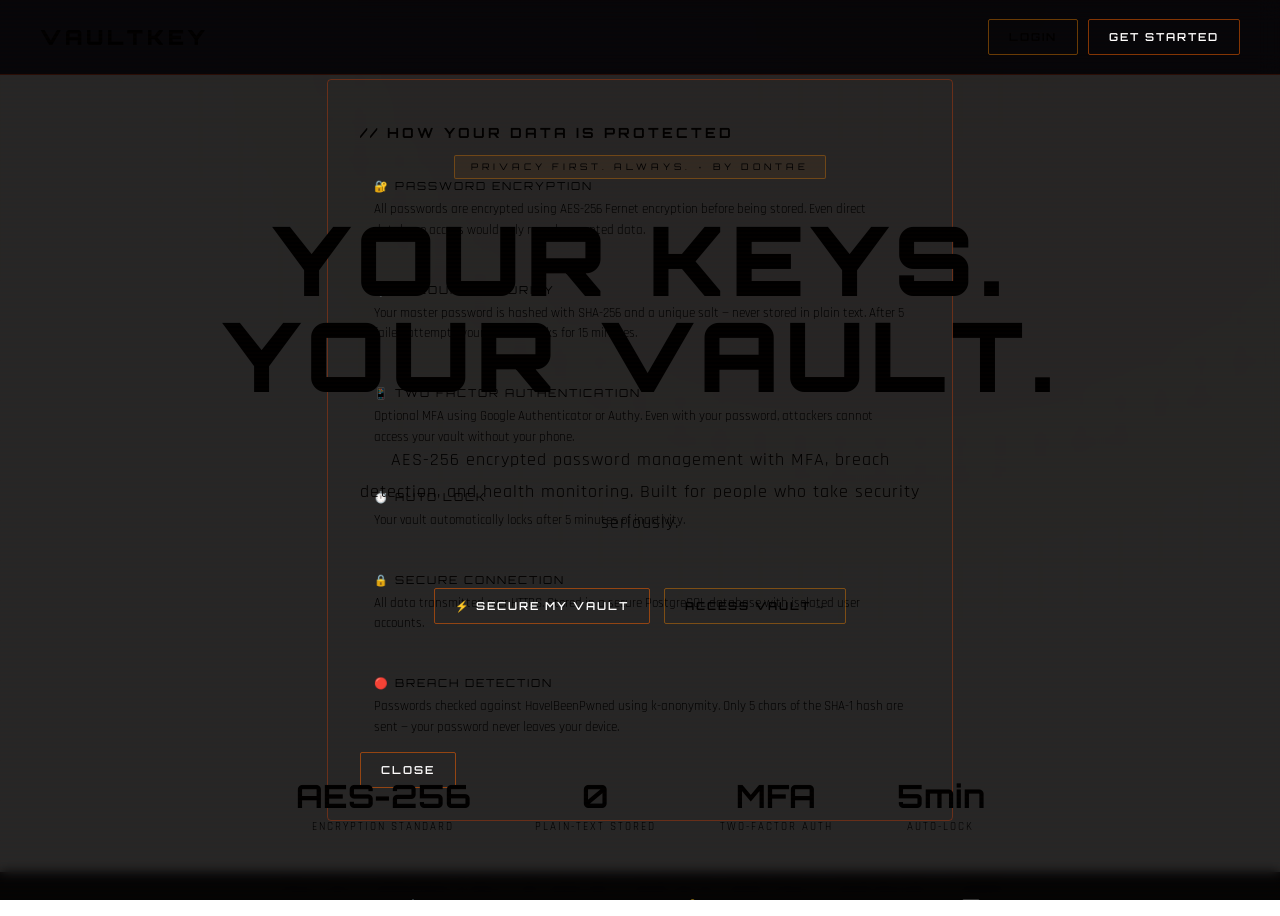
==== commit e3d373a1: "fix CSP violations, remove all inline styles" ====
--- a/static/index.html
+++ b/static/index.html
@@ -55,7 +55,7 @@
 </div>
 
 <!-- AUTH SCREEN -->
-<div class="auth-screen" id="auth-screen" style="display:none;">
+<div class="auth-screen hidden" id="auth-screen">
   <div class="auth-box">
     <div class="auth-corner-tr"></div><div class="auth-corner-bl"></div>
     <div class="auth-logo">VAULT<span>KEY</span></div>
@@ -71,7 +71,7 @@
       <div class="form-group"><label>Username</label><input type="text" id="auth-username" placeholder="Enter username" onkeydown="if(event.key==='Enter')submitAuth()" /></div>
       <div class="form-group"><label>Password</label><input type="password" id="auth-password" placeholder="Enter password" onkeydown="if(event.key==='Enter')submitAuth()" /></div>
     </div>
-    <div id="register-fields" style="display:none">
+    <div id="register-fields" class="hidden">
       <div class="form-group"><label>Username</label><input type="text" id="reg-username" placeholder="Choose a username" /></div>
       <div class="form-group"><label>Password</label><input type="password" id="reg-password" placeholder="Choose a password (min 6 chars)" /></div>
       <div class="form-group">
@@ -87,9 +87,9 @@
       </div>
       <div class="form-group"><label>Security Answer</label><input type="text" id="reg-answer" placeholder="Your answer (remember this!)" /></div>
     </div>
-    <div id="forgot-fields" style="display:none">
+    <div id="forgot-fields" class="hidden">
       <div class="form-group"><label>Username</label><input type="text" id="forgot-username" placeholder="Enter your username" /></div>
-      <div id="forgot-question-wrap" style="display:none">
+      <div id="forgot-question-wrap" class="hidden">
         <div class="form-group"><label id="forgot-question-label">Security Question</label><input type="text" id="forgot-answer" placeholder="Your answer" /></div>
         <div class="form-group"><label>New Password</label><input type="password" id="forgot-newpass" placeholder="Enter new password (min 6 chars)" /></div>
       </div>
@@ -110,7 +110,7 @@
       <button class="btn btn-health" onclick="openHealthDashboard()">💪 HEALTH</button>
       <button class="btn btn-breach" onclick="openBreachChecker()">🔴 BREACH CHECK</button>
       <button class="btn btn-mfa" onclick="openMFASetup()">🔐 MFA</button>
-      <button class="btn btn-mfa" onclick="document.getElementById('security-info-wrap').style.display='flex'">🛡️ SECURITY</button>
+      <button class="btn btn-mfa" onclick="openSecurityInfo()">🛡️ SECURITY</button>
       <button class="btn btn-logout" onclick="logout()">LOGOUT</button>
       <button class="btn btn-gen" onclick="openGenerator()">⚡ GENERATE</button>
       <button class="btn btn-primary" onclick="openAdd()">+ NEW ENTRY</button>
@@ -208,7 +208,7 @@
 
 <!-- BREACH CHECKER MODAL -->
 <div class="modal-overlay" id="breach-modal">
-  <div class="modal" style="max-width:560px;">
+  <div class="modal modal-wide-breach">
     <div class="modal-corner-tr"></div><div class="modal-corner-bl"></div>
     <h2>// BREACH DETECTOR</h2>
     <p>Check if a password has appeared in known data breaches. Uses k-anonymity — only the first 5 chars of the hash are sent.</p>
@@ -222,7 +222,7 @@
       <div class="strength-label">SCAN ALL VAULT ENTRIES</div>
       <p>Check every saved password against the breach database at once.</p>
       <button class="btn btn-gen" id="scan-all-btn" onclick="checkAllBreaches()">⚡ SCAN ENTIRE VAULT</button>
-      <div id="scan-all-progress" style="display:none;"></div>
+      <div id="scan-all-progress" class="hidden"></div>
     </div>
     <div class="modal-footer">
       <button class="btn btn-cancel" onclick="document.getElementById('breach-modal').classList.remove('open')">CLOSE</button>
@@ -232,7 +232,7 @@
 
 <!-- HEALTH DASHBOARD MODAL -->
 <div class="modal-overlay" id="health-modal">
-  <div class="modal" style="max-width:680px;">
+  <div class="modal modal-wide-health">
     <div class="modal-corner-tr"></div><div class="modal-corner-bl"></div>
     <h2>// PASSWORD HEALTH REPORT</h2>
     <div id="health-content"></div>
@@ -267,7 +267,7 @@
 
 <!-- MFA VERIFY MODAL -->
 <div class="modal-overlay" id="mfa-verify-modal">
-  <div class="modal" style="max-width:380px;">
+  <div class="modal modal-narrow">
     <div class="modal-corner-tr"></div><div class="modal-corner-bl"></div>
     <h2>// MFA VERIFICATION</h2>
     <p>Enter the 6 digit code from your authenticator app.</p>
@@ -294,7 +294,7 @@
       <div class="sec-info-item"><div class="sec-info-item-title">🔒 SECURE CONNECTION</div><div class="sec-info-item-text">All data transmitted over HTTPS. Stored in a secure PostgreSQL database with isolated user accounts.</div></div>
       <div class="sec-info-item"><div class="sec-info-item-title">🔴 BREACH DETECTION</div><div class="sec-info-item-text">Passwords checked against HaveIBeenPwned using k-anonymity. Only 5 chars of the SHA-1 hash are sent — your password never leaves your device.</div></div>
     </div>
-    <button class="btn btn-primary" onclick="document.getElementById('security-info-wrap').style.display='none'">CLOSE</button>
+    <button class="btn btn-primary" onclick="closeSecurityInfo()">CLOSE</button>
   </div>
 </div>
 
--- a/static/style.css
+++ b/static/style.css
@@ -1,4 +1,11 @@
-:root{--bg:#050508;--surface:#0c0c12;--surface2:#12121c;--border:#2a1a0e;--accent:#ff4500;--accent2:#ff8c00;--text:#ffe8d0;--muted:#7a5a3a;--danger:#ff2020;--glow:rgba(255,69,0,0.4);--green:#00ff88;--yellow:#ffcc00;}
+.hidden{display:none !important;}
+.modal-wide-breach{max-width:560px;}
+.modal-wide-health{max-width:680px;}
+.modal-narrow{max-width:380px;}
+.breach-vault-section{margin-top:1rem;border-top:1px solid var(--border);padding-top:1rem;}
+.breach-vault-section p{font-size:12px;color:var(--muted);margin-bottom:10px;}
+#scan-all-progress{margin-top:10px;font-family:'Orbitron',monospace;font-size:10px;color:var(--muted);letter-spacing:2px;text-align:center;}
+--bg:#050508;--surface:#0c0c12;--surface2:#12121c;--border:#2a1a0e;--accent:#ff4500;--accent2:#ff8c00;--text:#ffe8d0;--muted:#7a5a3a;--danger:#ff2020;--glow:rgba(255,69,0,0.4);--green:#00ff88;--yellow:#ffcc00;}
 *{margin:0;padding:0;box-sizing:border-box;}
 body{background:var(--bg);color:var(--text);font-family:'Rajdhani',sans-serif;min-height:100vh;overflow-x:hidden;}
 body::before{content:'';position:fixed;inset:0;background-image:linear-gradient(rgba(255,69,0,0.03) 1px,transparent 1px),linear-gradient(90deg,rgba(255,69,0,0.03) 1px,transparent 1px);background-size:40px 40px;pointer-events:none;z-index:0;}
@@ -247,4 +254,23 @@
 .sec-info-items{display:flex;flex-direction:column;gap:14px;}
 .sec-info-item{background:var(--surface2);border:1px solid var(--border);border-radius:4px;padding:14px;}
 .sec-info-item-title{font-family:'Orbitron',monospace;font-size:11px;color:var(--accent2);letter-spacing:2px;margin-bottom:6px;}
-.sec-info-item-text{font-size:13px;color:var(--muted);line-height:1.6;}+.sec-info-item-text{font-size:13px;color:var(--muted);line-height:1.6;}
+
+/* Additional classes for no-inline-style compliance */
+.health-loading{text-align:center;padding:2rem;font-family:'Orbitron',monospace;font-size:11px;letter-spacing:3px;color:var(--muted);}
+.health-score-detail{font-size:12px;color:var(--muted);margin-top:6px;letter-spacing:0.5px;}
+.health-item-col{flex-direction:column;align-items:flex-start;gap:6px;}
+.health-item-row{display:flex;align-items:center;justify-content:space-between;width:100%;}
+.health-item-reused-label{font-family:'Orbitron',monospace;font-size:10px;color:var(--yellow);letter-spacing:1px;}
+.health-item-chips{display:flex;flex-wrap:wrap;gap:6px;}
+.health-chip{font-family:'Orbitron',monospace;font-size:9px;padding:2px 8px;border:1px solid rgba(255,204,0,0.3);border-radius:2px;color:var(--accent2);}
+.health-all-clear{text-align:center;padding:1.5rem;background:rgba(0,255,136,0.04);border:1px solid rgba(0,255,136,0.2);border-radius:2px;}
+.health-all-clear-icon{font-size:2rem;margin-bottom:8px;}
+.health-all-clear-title{font-family:'Orbitron',monospace;font-size:12px;letter-spacing:3px;color:var(--green);}
+.health-all-clear-text{font-size:12px;color:var(--muted);margin-top:6px;}
+.sec-info-overlay{display:flex;}
+.sec-info-overlay.hidden{display:none !important;}
+#landing-screen.hidden{display:none !important;}
+#auth-screen.hidden{display:none !important;}
+#app-screen.hidden{display:none !important;}
+#app-screen{display:none;}
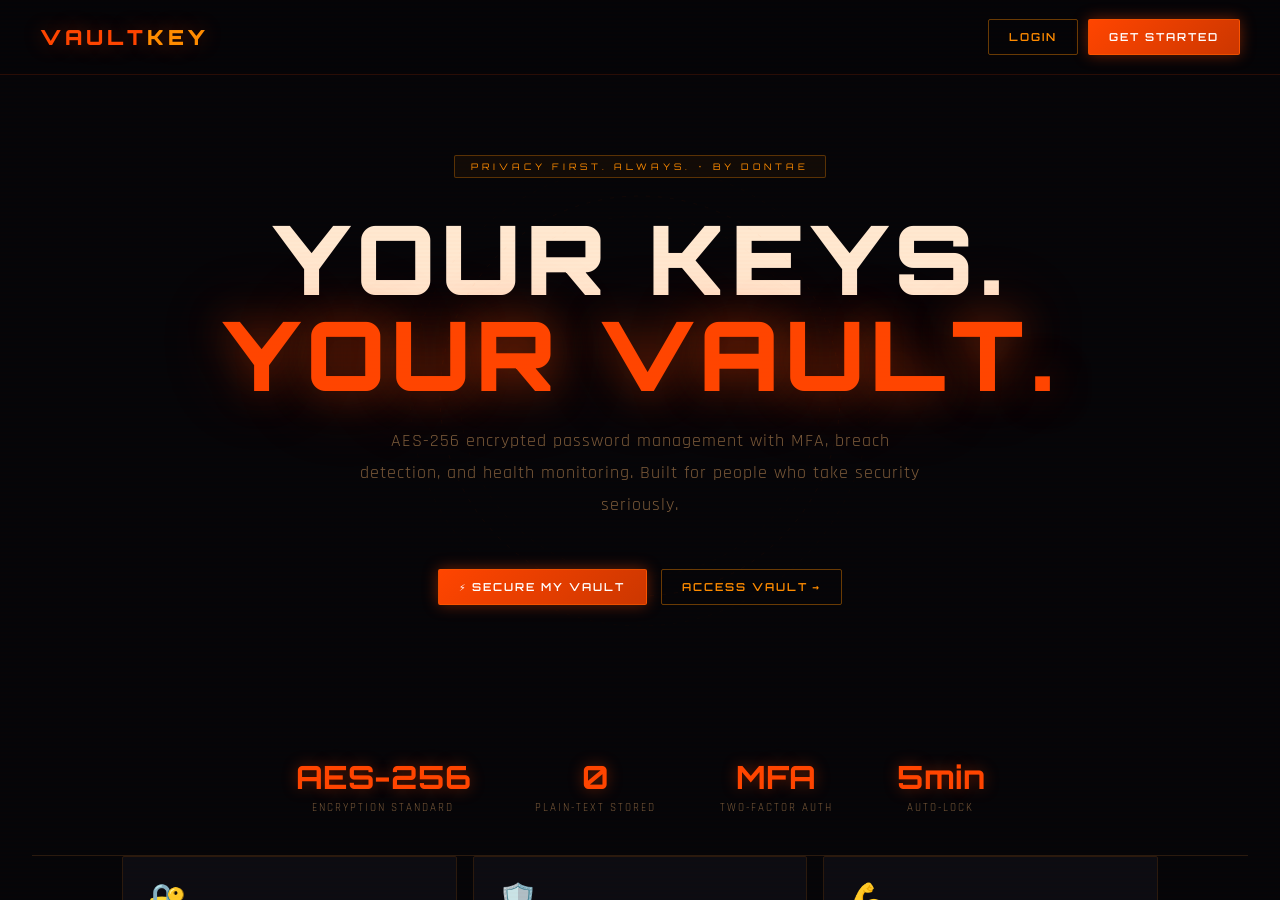
==== commit ebed4cca: "fix all buttons, remove onclick attributes" ====
--- a/static/index.html
+++ b/static/index.html
@@ -15,8 +15,8 @@
   <nav class="land-nav">
     <div class="land-logo">VAULT<span>KEY</span></div>
     <div class="land-nav-btns">
-      <button class="btn btn-gen" onclick="showAuthFromLanding('login')">LOGIN</button>
-      <button class="btn btn-primary" onclick="showAuthFromLanding('register')">GET STARTED</button>
+      <button class="btn btn-gen" id="nav-login-btn">LOGIN</button>
+      <button class="btn btn-primary" id="nav-register-btn">GET STARTED</button>
     </div>
   </nav>
   <div class="land-hero">
@@ -32,8 +32,8 @@
     </div>
     <p class="land-sub">AES-256 encrypted password management with MFA, breach detection, and health monitoring. Built for people who take security seriously.</p>
     <div class="land-cta">
-      <button class="btn btn-primary" onclick="showAuthFromLanding('register')">⚡ SECURE MY VAULT</button>
-      <button class="btn btn-gen" onclick="showAuthFromLanding('login')">ACCESS VAULT →</button>
+      <button class="btn btn-primary" id="cta-register-btn">⚡ SECURE MY VAULT</button>
+      <button class="btn btn-gen" id="cta-login-btn">ACCESS VAULT →</button>
     </div>
   </div>
   <div class="land-stats-bar">
@@ -44,7 +44,7 @@
   </div>
   <hr class="land-divider">
   <div class="land-features">
-    <div class="feat-card"><div class="feat-icon">🔐</div><div class="feat-title">AES-256 Encryption</div><div class="feat-desc">Every password is encrypted with military-grade Fernet AES-256 before it ever touches the database.</div></div>
+    <div class="feat-card"><div class="feat-icon">🔐</div><div class="feat-title">AES-256 Encryption</div><div class="feat-desc">Every password is encrypted with Fernet AES-256 before it ever touches the database.</div></div>
     <div class="feat-card"><div class="feat-icon">🛡️</div><div class="feat-title">Breach Detection</div><div class="feat-desc">Instantly check if your passwords appear in known data breaches via HaveIBeenPwned — over 10 billion compromised credentials scanned.</div></div>
     <div class="feat-card"><div class="feat-icon">💪</div><div class="feat-title">Password Health</div><div class="feat-desc">Full health report of your vault — weak passwords, reused credentials, and outdated accounts all in one dashboard.</div></div>
     <div class="feat-card"><div class="feat-icon">📱</div><div class="feat-title">Google Authenticator MFA</div><div class="feat-desc">TOTP-based multi-factor authentication. Even if your master password is stolen, your vault stays locked.</div></div>
@@ -61,15 +61,15 @@
     <div class="auth-logo">VAULT<span>KEY</span></div>
     <div class="auth-sub">SECURE ACCESS SYSTEM v2.0</div>
     <div class="auth-tabs">
-      <button class="auth-tab active" onclick="switchTab('login')">LOGIN</button>
-      <button class="auth-tab" onclick="switchTab('register')">REGISTER</button>
-      <button class="auth-tab" onclick="switchTab('forgot')">FORGOT</button>
-    </div>
-    <div class="auth-error" id="auth-error"></div>
-    <div class="auth-success" id="auth-success"></div>
+      <button class="auth-tab active" id="tab-login">LOGIN</button>
+      <button class="auth-tab" id="tab-register">REGISTER</button>
+      <button class="auth-tab" id="tab-forgot">FORGOT</button>
+    </div>
+    <div class="auth-error hidden" id="auth-error"></div>
+    <div class="auth-success hidden" id="auth-success"></div>
     <div id="login-fields">
-      <div class="form-group"><label>Username</label><input type="text" id="auth-username" placeholder="Enter username" onkeydown="if(event.key==='Enter')submitAuth()" /></div>
-      <div class="form-group"><label>Password</label><input type="password" id="auth-password" placeholder="Enter password" onkeydown="if(event.key==='Enter')submitAuth()" /></div>
+      <div class="form-group"><label>Username</label><input type="text" id="auth-username" placeholder="Enter username" /></div>
+      <div class="form-group"><label>Password</label><input type="password" id="auth-password" placeholder="Enter password" /></div>
     </div>
     <div id="register-fields" class="hidden">
       <div class="form-group"><label>Username</label><input type="text" id="reg-username" placeholder="Choose a username" /></div>
@@ -93,27 +93,27 @@
         <div class="form-group"><label id="forgot-question-label">Security Question</label><input type="text" id="forgot-answer" placeholder="Your answer" /></div>
         <div class="form-group"><label>New Password</label><input type="password" id="forgot-newpass" placeholder="Enter new password (min 6 chars)" /></div>
       </div>
-      <button class="btn btn-gen" onclick="lookupQuestion()">FIND MY ACCOUNT →</button>
-    </div>
-    <button class="btn btn-primary" id="auth-btn" onclick="submitAuth()">ACCESS VAULT</button>
-    <div class="back-to-landing"><a onclick="showLanding()">← BACK TO HOME</a></div>
+      <button class="btn btn-gen" id="lookup-btn">FIND MY ACCOUNT →</button>
+    </div>
+    <button class="btn btn-primary" id="auth-btn">ACCESS VAULT</button>
+    <div class="back-to-landing"><a id="back-to-landing-link">← BACK TO HOME</a></div>
   </div>
 </div>
 
 <!-- MAIN APP -->
-<div class="app-screen" id="app-screen">
+<div class="app-screen hidden" id="app-screen">
   <header>
     <div class="logo">VAULT<span>KEY</span><span class="logo-sub">BUILT BY DONTAE · YOUR KEYS. YOUR VAULT. YOUR RULES.</span></div>
     <div class="header-right">
       <div class="sys-status">● ONLINE</div>
       <div class="user-badge" id="user-badge">USER</div>
-      <button class="btn btn-health" onclick="openHealthDashboard()">💪 HEALTH</button>
-      <button class="btn btn-breach" onclick="openBreachChecker()">🔴 BREACH CHECK</button>
-      <button class="btn btn-mfa" onclick="openMFASetup()">🔐 MFA</button>
-      <button class="btn btn-mfa" onclick="openSecurityInfo()">🛡️ SECURITY</button>
-      <button class="btn btn-logout" onclick="logout()">LOGOUT</button>
-      <button class="btn btn-gen" onclick="openGenerator()">⚡ GENERATE</button>
-      <button class="btn btn-primary" onclick="openAdd()">+ NEW ENTRY</button>
+      <button class="btn btn-health" id="health-btn">💪 HEALTH</button>
+      <button class="btn btn-breach" id="breach-btn">🔴 BREACH CHECK</button>
+      <button class="btn btn-mfa" id="mfa-setup-btn">🔐 MFA</button>
+      <button class="btn btn-mfa" id="security-info-btn">🛡️ SECURITY</button>
+      <button class="btn btn-logout" id="logout-btn">LOGOUT</button>
+      <button class="btn btn-gen" id="generator-btn">⚡ GENERATE</button>
+      <button class="btn btn-primary" id="new-entry-btn">+ NEW ENTRY</button>
     </div>
   </header>
   <div class="container">
@@ -125,7 +125,7 @@
     <div class="top-bar">
       <div class="search-wrap">
         <span class="search-icon">◈</span>
-        <input type="text" id="search" placeholder="SEARCH ENCRYPTED VAULT..." oninput="filterEntries()" />
+        <input type="text" id="search" placeholder="SEARCH ENCRYPTED VAULT..." />
       </div>
       <span class="count-badge" id="result-count">0 RECORDS</span>
     </div>
@@ -134,7 +134,7 @@
       <div id="cat-filters"></div>
     </div>
     <div class="grid" id="cards-grid"></div>
-    <div class="empty" id="empty-state" style="display:none">
+    <div class="empty hidden" id="empty-state">
       <div class="empty-icon">🔐</div>
       <h3>VAULT IS EMPTY</h3>
       <p>Initialize your first encrypted entry to begin.</p>
@@ -155,8 +155,8 @@
       <div class="pass-input-wrap">
         <input type="password" id="f-pass" placeholder="Enter password" />
         <div class="pass-actions">
-          <button class="eye-btn" onclick="toggleFieldPass('f-pass')">👁</button>
-          <button class="copy-btn" onclick="quickFillGen()" title="Generate">⚡</button>
+          <button class="eye-btn" id="toggle-pass-btn">👁</button>
+          <button class="copy-btn" id="quick-gen-btn" title="Generate">⚡</button>
         </div>
       </div>
     </div>
@@ -171,8 +171,8 @@
     </div>
     <div class="form-group"><label>Intel / Notes</label><textarea id="f-notes" placeholder="Additional information..."></textarea></div>
     <div class="modal-footer">
-      <button class="btn btn-cancel" onclick="closeModal()">ABORT</button>
-      <button class="btn btn-primary" onclick="saveEntry()">ENCRYPT &amp; SAVE</button>
+      <button class="btn btn-cancel" id="close-modal-btn">ABORT</button>
+      <button class="btn btn-primary" id="save-entry-btn">ENCRYPT &amp; SAVE</button>
     </div>
   </div>
 </div>
@@ -191,7 +191,7 @@
     </div>
     <div class="gen-opt">
       <span class="strength-label">LENGTH:</span>
-      <input type="range" id="g-len" min="8" max="32" value="16" oninput="document.getElementById('g-len-val').textContent=this.value;generatePassword()" />
+      <input type="range" id="g-len" min="8" max="32" value="16" />
       <span id="g-len-val">16</span>
     </div>
     <div class="strength-wrap">
@@ -199,9 +199,9 @@
       <div class="strength-bar-bg"><div class="strength-bar" id="strength-bar"></div></div>
     </div>
     <div class="modal-footer">
-      <button class="btn btn-cancel" onclick="document.getElementById('gen-modal').classList.remove('open')">CLOSE</button>
-      <button class="btn btn-edit btn-sm" onclick="copyGenerated()">📋 COPY KEY</button>
-      <button class="btn btn-primary" onclick="generatePassword()">GENERATE ↻</button>
+      <button class="btn btn-cancel" id="close-gen-btn">CLOSE</button>
+      <button class="btn btn-edit btn-sm" id="copy-gen-btn">📋 COPY KEY</button>
+      <button class="btn btn-primary" id="regen-btn">GENERATE ↻</button>
     </div>
   </div>
 </div>
@@ -211,21 +211,21 @@
   <div class="modal modal-wide-breach">
     <div class="modal-corner-tr"></div><div class="modal-corner-bl"></div>
     <h2>// BREACH DETECTOR</h2>
-    <p>Check if a password has appeared in known data breaches. Uses k-anonymity — only the first 5 chars of the hash are sent.</p>
+    <p class="modal-desc">Check if a password has appeared in known data breaches. Uses k-anonymity — only the first 5 chars of the hash are sent.</p>
     <div class="breach-input-wrap">
-      <input type="password" id="breach-input" placeholder="Enter password to check..." onkeydown="if(event.key==='Enter')checkBreach()" />
-      <button class="btn btn-primary" onclick="checkBreach()">SCAN</button>
-    </div>
-    <div class="breach-loading" id="breach-loading">SCANNING BREACH DATABASE</div>
-    <div class="breach-result" id="breach-result"></div>
+      <input type="password" id="breach-input" placeholder="Enter password to check..." />
+      <button class="btn btn-primary" id="breach-scan-btn">SCAN</button>
+    </div>
+    <div class="breach-loading hidden" id="breach-loading">SCANNING BREACH DATABASE</div>
+    <div class="breach-result hidden" id="breach-result"></div>
     <div class="breach-vault-section">
       <div class="strength-label">SCAN ALL VAULT ENTRIES</div>
       <p>Check every saved password against the breach database at once.</p>
-      <button class="btn btn-gen" id="scan-all-btn" onclick="checkAllBreaches()">⚡ SCAN ENTIRE VAULT</button>
+      <button class="btn btn-gen" id="scan-all-btn">⚡ SCAN ENTIRE VAULT</button>
       <div id="scan-all-progress" class="hidden"></div>
     </div>
     <div class="modal-footer">
-      <button class="btn btn-cancel" onclick="document.getElementById('breach-modal').classList.remove('open')">CLOSE</button>
+      <button class="btn btn-cancel" id="close-breach-btn">CLOSE</button>
     </div>
   </div>
 </div>
@@ -237,8 +237,8 @@
     <h2>// PASSWORD HEALTH REPORT</h2>
     <div id="health-content"></div>
     <div class="modal-footer">
-      <button class="btn btn-cancel" onclick="document.getElementById('health-modal').classList.remove('open')">CLOSE</button>
-      <button class="btn btn-primary" onclick="runHealthCheck()">↻ REFRESH</button>
+      <button class="btn btn-cancel" id="close-health-btn">CLOSE</button>
+      <button class="btn btn-primary" id="refresh-health-btn">↻ REFRESH</button>
     </div>
   </div>
 </div>
@@ -248,7 +248,7 @@
   <div class="modal">
     <div class="modal-corner-tr"></div><div class="modal-corner-bl"></div>
     <h2>// ENABLE MFA</h2>
-    <p>Scan this QR code with Google Authenticator or Authy to enable two-factor authentication.</p>
+    <p class="modal-desc">Scan this QR code with Google Authenticator or Authy.</p>
     <div class="mfa-qr-wrap"><img id="mfa-qr" src="" alt="MFA QR Code" /></div>
     <div class="mfa-secret-box">
       <div class="mfa-secret-label">MANUAL ENTRY KEY:</div>
@@ -259,8 +259,8 @@
       <input type="text" id="mfa-code" placeholder="000000" maxlength="6" class="mfa-code-input" />
     </div>
     <div class="modal-footer">
-      <button class="btn btn-cancel" onclick="document.getElementById('mfa-modal').classList.remove('open')">CANCEL</button>
-      <button class="btn btn-primary" onclick="confirmMFA()">ACTIVATE MFA</button>
+      <button class="btn btn-cancel" id="close-mfa-btn">CANCEL</button>
+      <button class="btn btn-primary" id="confirm-mfa-btn">ACTIVATE MFA</button>
     </div>
   </div>
 </div>
@@ -270,13 +270,13 @@
   <div class="modal modal-narrow">
     <div class="modal-corner-tr"></div><div class="modal-corner-bl"></div>
     <h2>// MFA VERIFICATION</h2>
-    <p>Enter the 6 digit code from your authenticator app.</p>
+    <p class="modal-desc">Enter the 6 digit code from your authenticator app.</p>
     <div class="form-group">
       <label>Authentication Code</label>
-      <input type="text" id="mfa-verify-code" placeholder="000000" maxlength="6" class="mfa-verify-input" onkeydown="if(event.key==='Enter')verifyMFA()" />
-    </div>
-    <div class="modal-footer">
-      <button class="btn btn-primary" onclick="verifyMFA()">VERIFY &amp; ACCESS VAULT</button>
+      <input type="text" id="mfa-verify-code" placeholder="000000" maxlength="6" class="mfa-verify-input" />
+    </div>
+    <div class="modal-footer">
+      <button class="btn btn-primary" id="verify-mfa-btn">VERIFY &amp; ACCESS VAULT</button>
     </div>
   </div>
 </div>
@@ -287,20 +287,19 @@
     <div class="sec-info-bar"></div>
     <h2 class="sec-info-title">// HOW YOUR DATA IS PROTECTED</h2>
     <div class="sec-info-items">
-      <div class="sec-info-item"><div class="sec-info-item-title">🔐 PASSWORD ENCRYPTION</div><div class="sec-info-item-text">All passwords are encrypted using AES-256 Fernet encryption before being stored. Even direct database access would only reveal encrypted data.</div></div>
-      <div class="sec-info-item"><div class="sec-info-item-title">🛡️ ACCOUNT SECURITY</div><div class="sec-info-item-text">Your master password is hashed with SHA-256 and a unique salt — never stored in plain text. After 5 failed attempts your account locks for 15 minutes.</div></div>
+      <div class="sec-info-item"><div class="sec-info-item-title">🔐 PASSWORD ENCRYPTION</div><div class="sec-info-item-text">All passwords are encrypted using AES-256 Fernet encryption before being stored.</div></div>
+      <div class="sec-info-item"><div class="sec-info-item-title">🛡️ ACCOUNT SECURITY</div><div class="sec-info-item-text">Your master password is hashed with SHA-256 and a unique salt. After 5 failed attempts your account locks for 15 minutes.</div></div>
       <div class="sec-info-item"><div class="sec-info-item-title">📱 TWO FACTOR AUTHENTICATION</div><div class="sec-info-item-text">Optional MFA using Google Authenticator or Authy. Even with your password, attackers cannot access your vault without your phone.</div></div>
       <div class="sec-info-item"><div class="sec-info-item-title">⏱️ AUTO LOCK</div><div class="sec-info-item-text">Your vault automatically locks after 5 minutes of inactivity.</div></div>
       <div class="sec-info-item"><div class="sec-info-item-title">🔒 SECURE CONNECTION</div><div class="sec-info-item-text">All data transmitted over HTTPS. Stored in a secure PostgreSQL database with isolated user accounts.</div></div>
-      <div class="sec-info-item"><div class="sec-info-item-title">🔴 BREACH DETECTION</div><div class="sec-info-item-text">Passwords checked against HaveIBeenPwned using k-anonymity. Only 5 chars of the SHA-1 hash are sent — your password never leaves your device.</div></div>
-    </div>
-    <button class="btn btn-primary" onclick="closeSecurityInfo()">CLOSE</button>
+      <div class="sec-info-item"><div class="sec-info-item-title">🔴 BREACH DETECTION</div><div class="sec-info-item-text">Passwords checked against HaveIBeenPwned using k-anonymity. Only 5 chars of the SHA-1 hash are sent.</div></div>
+    </div>
+    <button class="btn btn-primary" id="close-security-btn">CLOSE</button>
   </div>
 </div>
 
 <div class="site-footer">VAULTKEY · DESIGNED &amp; BUILT BY <span>DONTAE</span> · YOUR KEYS. YOUR VAULT. YOUR RULES. · © 2026</div>
 <div class="toast" id="toast"></div>
-
 <script src="/static/app.js"></script>
 </body>
 </html>
--- a/static/style.css
+++ b/static/style.css
@@ -1,11 +1,8 @@
+:root{--bg:#050508;--surface:#0c0c12;--surface2:#12121c;--border:#2a1a0e;--accent:#ff4500;--accent2:#ff8c00;--text:#ffe8d0;--muted:#7a5a3a;--danger:#ff2020;--glow:rgba(255,69,0,0.4);--green:#00ff88;--yellow:#ffcc00;}
 .hidden{display:none !important;}
 .modal-wide-breach{max-width:560px;}
 .modal-wide-health{max-width:680px;}
 .modal-narrow{max-width:380px;}
-.breach-vault-section{margin-top:1rem;border-top:1px solid var(--border);padding-top:1rem;}
-.breach-vault-section p{font-size:12px;color:var(--muted);margin-bottom:10px;}
-#scan-all-progress{margin-top:10px;font-family:'Orbitron',monospace;font-size:10px;color:var(--muted);letter-spacing:2px;text-align:center;}
---bg:#050508;--surface:#0c0c12;--surface2:#12121c;--border:#2a1a0e;--accent:#ff4500;--accent2:#ff8c00;--text:#ffe8d0;--muted:#7a5a3a;--danger:#ff2020;--glow:rgba(255,69,0,0.4);--green:#00ff88;--yellow:#ffcc00;}
 *{margin:0;padding:0;box-sizing:border-box;}
 body{background:var(--bg);color:var(--text);font-family:'Rajdhani',sans-serif;min-height:100vh;overflow-x:hidden;}
 body::before{content:'';position:fixed;inset:0;background-image:linear-gradient(rgba(255,69,0,0.03) 1px,transparent 1px),linear-gradient(90deg,rgba(255,69,0,0.03) 1px,transparent 1px);background-size:40px 40px;pointer-events:none;z-index:0;}
@@ -14,6 +11,7 @@
 
 /* LANDING */
 #landing-screen{position:fixed;inset:0;z-index:200;background:var(--bg);overflow-y:auto;display:flex;flex-direction:column;}
+#landing-screen.hidden{display:none !important;}
 .land-nav{display:flex;align-items:center;justify-content:space-between;padding:1.2rem 2.5rem;border-bottom:1px solid rgba(255,69,0,0.15);position:sticky;top:0;background:rgba(5,5,8,0.95);backdrop-filter:blur(10px);z-index:10;}
 .land-logo{font-family:'Orbitron',monospace;font-size:1.3rem;font-weight:900;letter-spacing:4px;color:var(--accent);text-shadow:0 0 20px var(--glow);}
 .land-logo span{color:var(--accent2);}
@@ -52,6 +50,7 @@
 
 /* AUTH */
 .auth-screen{position:fixed;inset:0;display:flex;align-items:center;justify-content:center;z-index:50;background:var(--bg);}
+.auth-screen.hidden{display:none !important;}
 .auth-box{background:var(--surface);border:1px solid rgba(255,69,0,0.3);border-radius:4px;padding:2.5rem;width:100%;max-width:420px;position:relative;box-shadow:0 0 60px rgba(255,69,0,0.1);}
 .auth-box::before{content:'';position:absolute;top:0;left:0;right:0;height:2px;background:linear-gradient(90deg,var(--accent),var(--accent2),transparent);}
 .auth-corner-tr{position:absolute;top:8px;right:8px;width:16px;height:16px;border-top:1px solid var(--accent);border-right:1px solid var(--accent);opacity:0.6;}
@@ -62,8 +61,8 @@
 .auth-tabs{display:flex;gap:0;margin-bottom:1.5rem;border:1px solid var(--border);border-radius:2px;overflow:hidden;}
 .auth-tab{flex:1;padding:10px;text-align:center;font-family:'Orbitron',monospace;font-size:11px;letter-spacing:2px;cursor:pointer;background:transparent;border:none;color:var(--muted);transition:all 0.2s;}
 .auth-tab.active{background:rgba(255,69,0,0.15);color:var(--accent);border-bottom:2px solid var(--accent);}
-.auth-error{background:rgba(255,32,32,0.1);border:1px solid rgba(255,32,32,0.3);border-radius:2px;padding:8px 12px;font-size:13px;color:var(--danger);margin-bottom:1rem;display:none;}
-.auth-success{background:rgba(255,140,0,0.1);border:1px solid rgba(255,140,0,0.3);border-radius:2px;padding:8px 12px;font-size:13px;color:var(--accent2);margin-bottom:1rem;display:none;}
+.auth-error{background:rgba(255,32,32,0.1);border:1px solid rgba(255,32,32,0.3);border-radius:2px;padding:8px 12px;font-size:13px;color:var(--danger);margin-bottom:1rem;}
+.auth-success{background:rgba(255,140,0,0.1);border:1px solid rgba(255,140,0,0.3);border-radius:2px;padding:8px 12px;font-size:13px;color:var(--accent2);margin-bottom:1rem;}
 .back-to-landing{text-align:center;margin-top:1rem;}
 .back-to-landing a{font-family:'Orbitron',monospace;font-size:9px;letter-spacing:2px;color:var(--muted);text-decoration:none;cursor:pointer;}
 .back-to-landing a:hover{color:var(--accent2);}
@@ -104,6 +103,7 @@
 
 /* MAIN APP */
 .app-screen{display:none;}
+.app-screen.hidden{display:none !important;}
 .container{max-width:1200px;margin:0 auto;padding:2rem;position:relative;z-index:1;}
 .stats{display:flex;gap:16px;margin-bottom:2rem;flex-wrap:wrap;}
 .stat{background:var(--surface);border:1px solid var(--border);border-radius:2px;padding:16px 24px;flex:1;min-width:140px;position:relative;overflow:hidden;}
@@ -207,11 +207,10 @@
 .health-stat.good .health-stat-num{color:var(--green);}
 .health-stat-label{font-size:10px;color:var(--muted);letter-spacing:2px;text-transform:uppercase;margin-top:4px;font-family:'Orbitron',monospace;}
 .health-section{margin-bottom:1.2rem;}
-.health-section-title{font-family:'Orbitron',monospace;font-size:10px;letter-spacing:3px;margin-bottom:8px;padding-bottom:6px;border-bottom:1px solid var(--border);display:flex;align-items:center;gap:8px;}
+.health-section-title{font-family:'Orbitron',monospace;font-size:10px;letter-spacing:3px;margin-bottom:8px;padding-bottom:6px;border-bottom:1px solid var(--border);}
 .health-section-title.red{color:var(--danger);}
 .health-section-title.yellow{color:var(--yellow);}
-.health-section-title.green{color:var(--green);}
-.health-item{display:flex;align-items:center;justify-content:space-between;padding:8px 12px;background:var(--surface2);border-radius:2px;margin-bottom:6px;font-size:13px;}
+.health-item{display:flex;align-items:center;justify-content:space-between;padding:8px 12px;background:var(--surface2);border-radius:2px;margin-bottom:6px;}
 .health-item-site{font-family:'Orbitron',monospace;font-size:10px;color:var(--accent2);letter-spacing:2px;}
 .health-item-detail{font-size:11px;color:var(--muted);letter-spacing:1px;}
 .health-item-badge{font-family:'Orbitron',monospace;font-size:9px;padding:2px 8px;border-radius:2px;border:1px solid;}
@@ -223,42 +222,8 @@
 .overall-score-num{font-family:'Orbitron',monospace;font-size:3rem;font-weight:700;min-width:80px;text-align:center;}
 .overall-score-details{flex:1;}
 .overall-score-title{font-family:'Orbitron',monospace;font-size:11px;letter-spacing:3px;margin-bottom:6px;}
-
-/* BREACH MODAL */
-.breach-input-wrap{display:flex;gap:8px;margin-bottom:1rem;}
-.breach-input-wrap input{flex:1;}
-.breach-result{padding:16px;border-radius:2px;border:1px solid;margin-bottom:10px;display:none;}
-.breach-result.compromised{border-color:rgba(255,32,32,0.4);background:rgba(255,32,32,0.06);}
-.breach-result.safe{border-color:rgba(0,255,136,0.3);background:rgba(0,255,136,0.04);}
-.breach-result-title{font-family:'Orbitron',monospace;font-size:12px;letter-spacing:2px;margin-bottom:6px;}
-.breach-result.compromised .breach-result-title{color:var(--danger);}
-.breach-result.safe .breach-result-title{color:var(--green);}
-.breach-result-detail{font-size:13px;color:var(--muted);line-height:1.6;letter-spacing:0.5px;}
-.breach-loading{text-align:center;padding:1.5rem;font-family:'Orbitron',monospace;font-size:11px;letter-spacing:3px;color:var(--muted);display:none;}
-.breach-loading::after{content:'';animation:dots 1.2s infinite;}
-@keyframes dots{0%{content:''}33%{content:'.'}66%{content:'..'}100%{content:'...'}}
-
-/* MFA */
-.mfa-qr-wrap{text-align:center;margin:1rem 0;background:#fff;padding:12px;border-radius:4px;display:inline-block;width:100%;}
-.mfa-secret-box{background:var(--surface2);border:1px solid var(--border);border-radius:4px;padding:10px;margin-bottom:1rem;}
-.mfa-secret-label{font-size:10px;color:var(--muted);font-family:'Orbitron',monospace;letter-spacing:2px;margin-bottom:4px;}
-.mfa-secret-val{font-family:'Orbitron',monospace;font-size:12px;color:var(--accent2);word-break:break-all;}
-.mfa-code-input{letter-spacing:8px;text-align:center;font-size:20px;}
-.mfa-verify-input{letter-spacing:8px;text-align:center;font-size:24px;}
-
-/* SECURITY INFO */
-.sec-info-overlay{display:none;position:fixed;inset:0;background:rgba(0,0,0,0.85);z-index:100;align-items:center;justify-content:center;backdrop-filter:blur(6px);}
-.sec-info-box{background:var(--surface);border:1px solid rgba(255,69,0,0.3);border-radius:4px;padding:2rem;width:100%;max-width:560px;max-height:90vh;overflow-y:auto;position:relative;}
-.sec-info-bar{position:absolute;top:0;left:0;right:0;height:2px;background:linear-gradient(90deg,var(--accent),var(--accent2),transparent);}
-.sec-info-title{font-family:'Orbitron',monospace;font-size:14px;color:var(--accent);margin-bottom:1.5rem;letter-spacing:3px;}
-.sec-info-items{display:flex;flex-direction:column;gap:14px;}
-.sec-info-item{background:var(--surface2);border:1px solid var(--border);border-radius:4px;padding:14px;}
-.sec-info-item-title{font-family:'Orbitron',monospace;font-size:11px;color:var(--accent2);letter-spacing:2px;margin-bottom:6px;}
-.sec-info-item-text{font-size:13px;color:var(--muted);line-height:1.6;}
-
-/* Additional classes for no-inline-style compliance */
 .health-loading{text-align:center;padding:2rem;font-family:'Orbitron',monospace;font-size:11px;letter-spacing:3px;color:var(--muted);}
-.health-score-detail{font-size:12px;color:var(--muted);margin-top:6px;letter-spacing:0.5px;}
+.health-score-detail{font-size:12px;color:var(--muted);margin-top:6px;}
 .health-item-col{flex-direction:column;align-items:flex-start;gap:6px;}
 .health-item-row{display:flex;align-items:center;justify-content:space-between;width:100%;}
 .health-item-reused-label{font-family:'Orbitron',monospace;font-size:10px;color:var(--yellow);letter-spacing:1px;}
@@ -268,9 +233,37 @@
 .health-all-clear-icon{font-size:2rem;margin-bottom:8px;}
 .health-all-clear-title{font-family:'Orbitron',monospace;font-size:12px;letter-spacing:3px;color:var(--green);}
 .health-all-clear-text{font-size:12px;color:var(--muted);margin-top:6px;}
-.sec-info-overlay{display:flex;}
-.sec-info-overlay.hidden{display:none !important;}
-#landing-screen.hidden{display:none !important;}
-#auth-screen.hidden{display:none !important;}
-#app-screen.hidden{display:none !important;}
-#app-screen{display:none;}+
+/* BREACH */
+.breach-input-wrap{display:flex;gap:8px;margin-bottom:1rem;}
+.breach-input-wrap input{flex:1;}
+.breach-result{padding:16px;border-radius:2px;border:1px solid;margin-bottom:10px;}
+.breach-result.compromised{border-color:rgba(255,32,32,0.4);background:rgba(255,32,32,0.06);}
+.breach-result.safe{border-color:rgba(0,255,136,0.3);background:rgba(0,255,136,0.04);}
+.breach-result-title{font-family:'Orbitron',monospace;font-size:12px;letter-spacing:2px;margin-bottom:6px;}
+.breach-result.compromised .breach-result-title{color:var(--danger);}
+.breach-result.safe .breach-result-title{color:var(--green);}
+.breach-result-detail{font-size:13px;color:var(--muted);line-height:1.6;}
+.breach-loading{text-align:center;padding:1.5rem;font-family:'Orbitron',monospace;font-size:11px;letter-spacing:3px;color:var(--muted);}
+.breach-vault-section{margin-top:1rem;border-top:1px solid var(--border);padding-top:1rem;}
+.breach-vault-section p{font-size:12px;color:var(--muted);margin-bottom:10px;}
+#scan-all-progress{margin-top:10px;font-family:'Orbitron',monospace;font-size:10px;color:var(--muted);letter-spacing:2px;text-align:center;}
+
+/* MFA */
+.mfa-qr-wrap{text-align:center;margin:1rem 0;background:#fff;padding:12px;border-radius:4px;display:inline-block;width:100%;}
+.mfa-secret-box{background:var(--surface2);border:1px solid var(--border);border-radius:4px;padding:10px;margin-bottom:1rem;}
+.mfa-secret-label{font-size:10px;color:var(--muted);font-family:'Orbitron',monospace;letter-spacing:2px;margin-bottom:4px;}
+.mfa-secret-val{font-family:'Orbitron',monospace;font-size:12px;color:var(--accent2);word-break:break-all;}
+.mfa-code-input{letter-spacing:8px;text-align:center;font-size:20px;}
+.mfa-verify-input{letter-spacing:8px;text-align:center;font-size:24px;}
+
+/* SECURITY INFO */
+.sec-info-overlay{display:none;position:fixed;inset:0;background:rgba(0,0,0,0.85);z-index:100;align-items:center;justify-content:center;backdrop-filter:blur(6px);}
+.sec-info-overlay.open{display:flex;}
+.sec-info-box{background:var(--surface);border:1px solid rgba(255,69,0,0.3);border-radius:4px;padding:2rem;width:100%;max-width:560px;max-height:90vh;overflow-y:auto;position:relative;}
+.sec-info-bar{position:absolute;top:0;left:0;right:0;height:2px;background:linear-gradient(90deg,var(--accent),var(--accent2),transparent);}
+.sec-info-title{font-family:'Orbitron',monospace;font-size:14px;color:var(--accent);margin-bottom:1.5rem;letter-spacing:3px;}
+.sec-info-items{display:flex;flex-direction:column;gap:14px;}
+.sec-info-item{background:var(--surface2);border:1px solid var(--border);border-radius:4px;padding:14px;}
+.sec-info-item-title{font-family:'Orbitron',monospace;font-size:11px;color:var(--accent2);letter-spacing:2px;margin-bottom:6px;}
+.sec-info-item-text{font-size:13px;color:var(--muted);line-height:1.6;}
